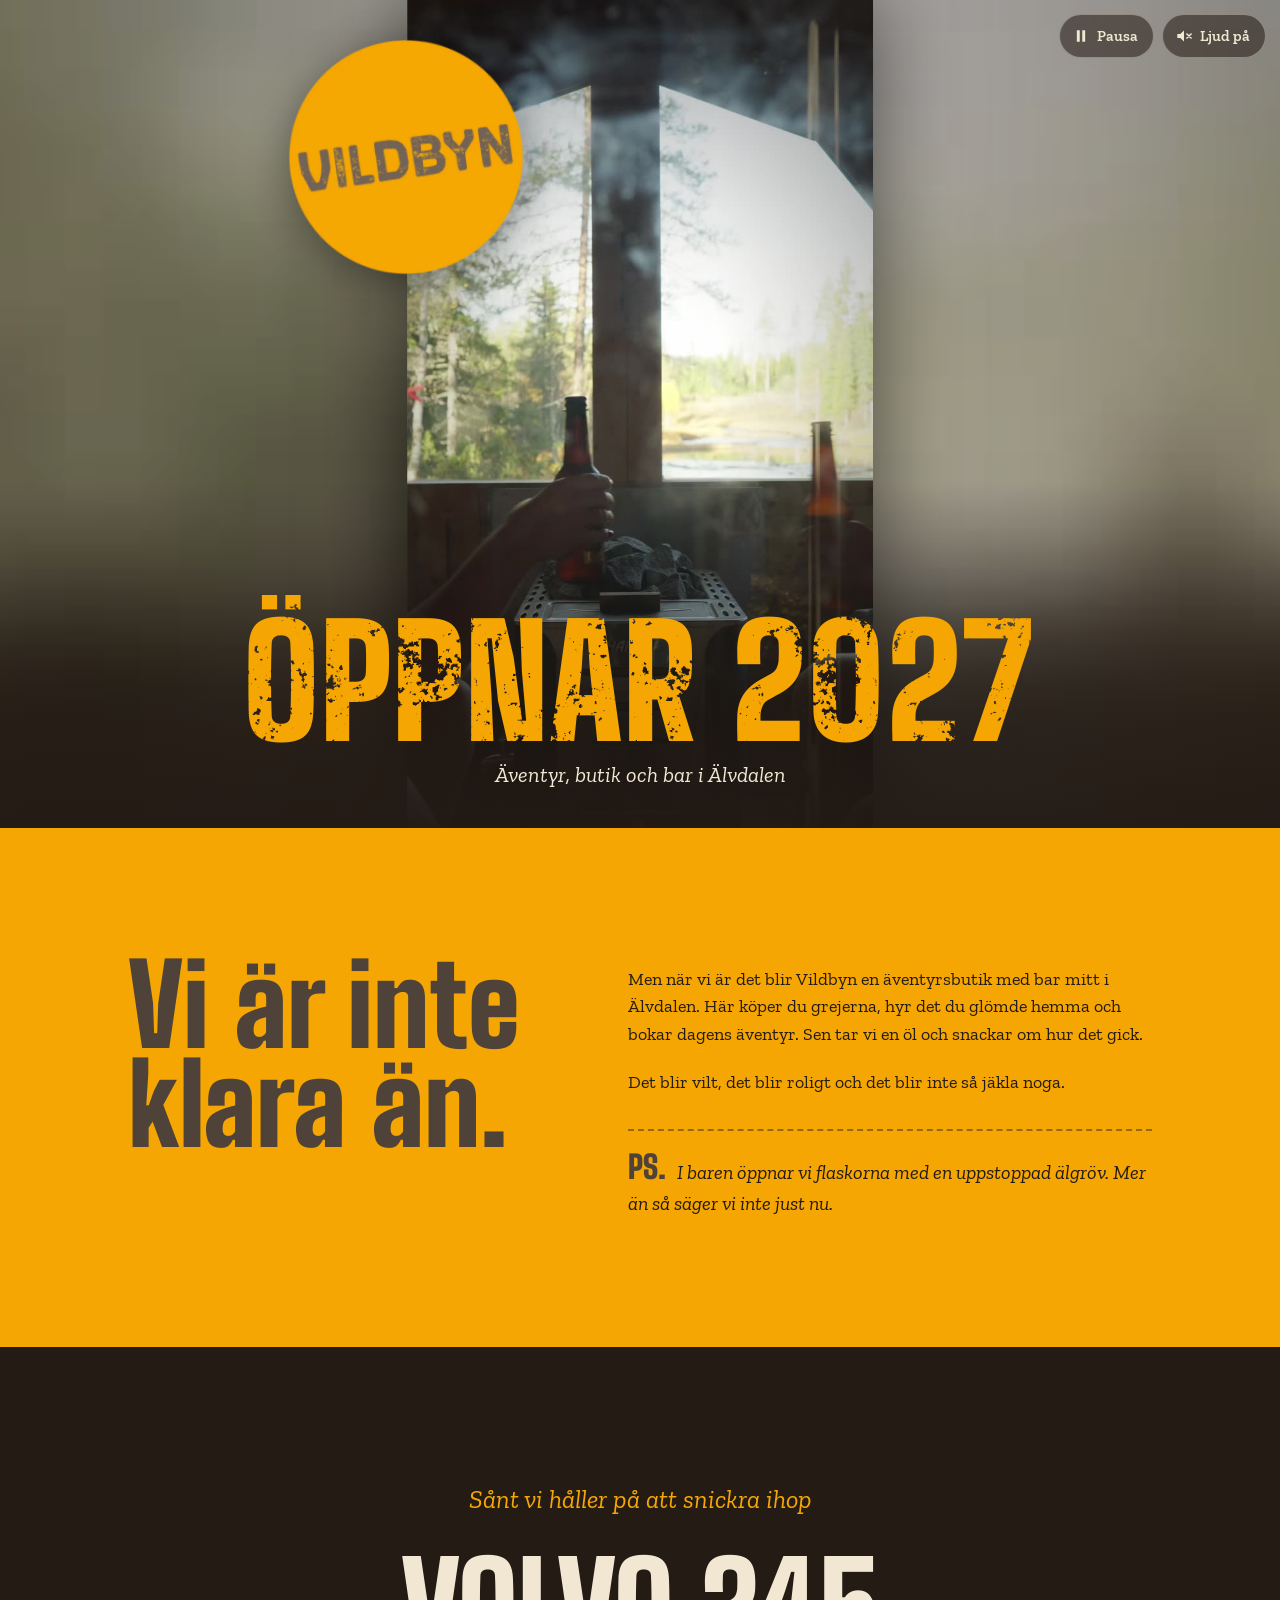
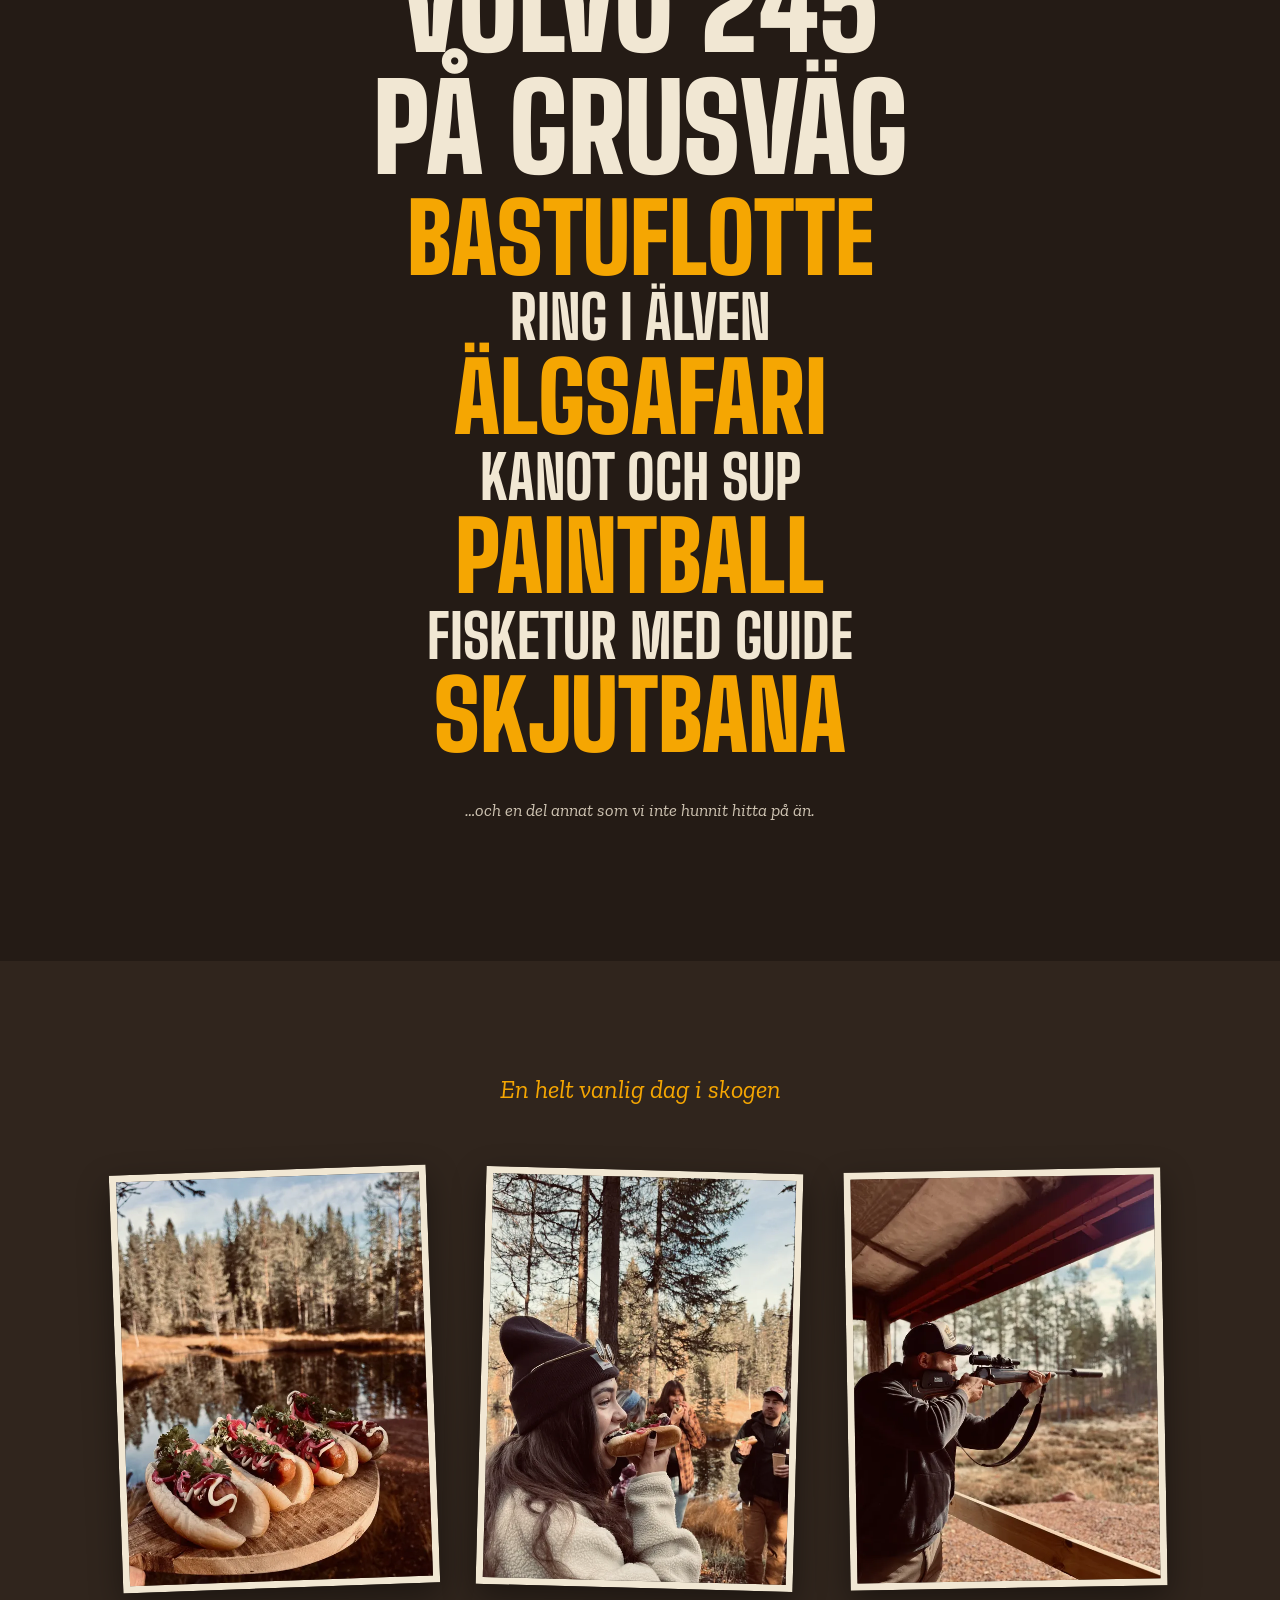
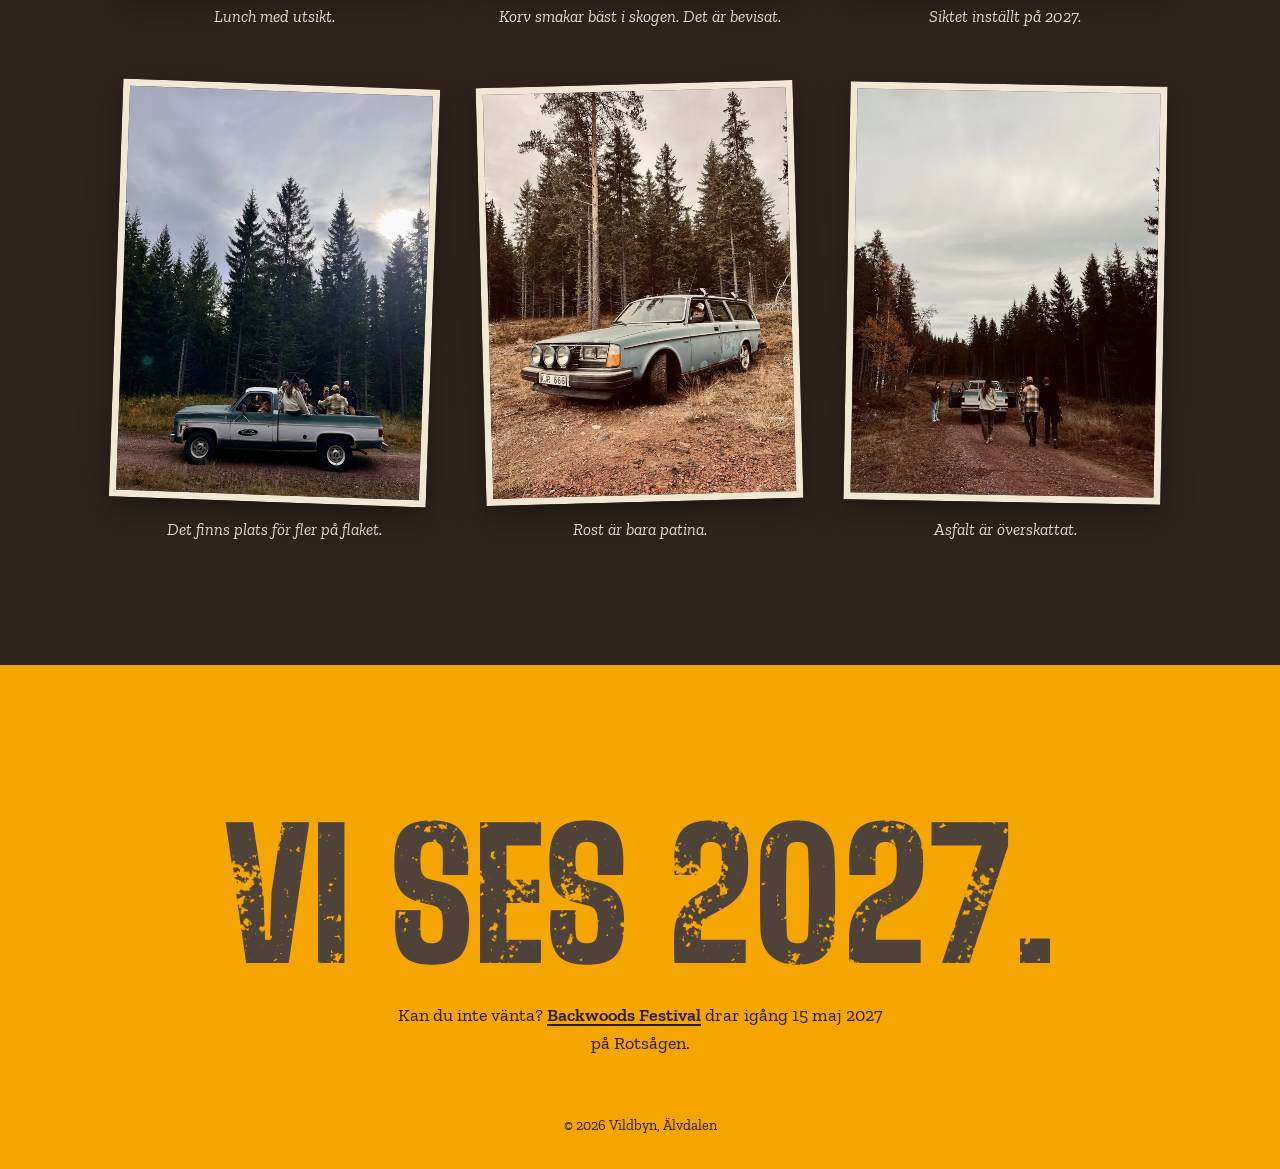
==== index.html @ c0f0741a "Teasersida för Vildbyn: film, logga och Öppnar 2027 Co-Authored-By: Claude Opus 5.5 <noreply@anthrop" ====
<!doctype html>
<html lang="sv">
<head>
  <meta charset="utf-8">
  <meta name="viewport" content="width=device-width, initial-scale=1, viewport-fit=cover">
  <title>Vildbyn – äventyrsbutik och bar i Älvdalen. Öppnar 2027</title>
  <meta name="description" content="Vildbyn blir en äventyrsbutik med bar mitt i Älvdalen. Köp grejerna, hyr det du glömde hemma och boka äventyret. Vi öppnar 2027.">
  <link rel="canonical" href="https://vildbyn.se/">
  <meta name="theme-color" content="#241B15">

  <meta property="og:type" content="website">
  <meta property="og:locale" content="sv_SE">
  <meta property="og:site_name" content="Vildbyn">
  <meta property="og:title" content="Vildbyn öppnar 2027">
  <meta property="og:description" content="Äventyrsbutik och bar mitt i Älvdalen. Vi är inte klara än, men nästan.">
  <meta property="og:url" content="https://vildbyn.se/">
  <meta property="og:image" content="https://vildbyn.se/img/vildbyn-delning.jpg">
  <meta property="og:image:width" content="1200">
  <meta property="og:image:height" content="630">
  <meta property="og:image:alt" content="Vildbyns logga och texten Öppnar 2027 över en pickup på en grusväg i skogen">
  <meta name="twitter:card" content="summary_large_image">

  <link rel="icon" href="favicon.ico" sizes="any">
  <link rel="icon" href="favicon-32.png" type="image/png" sizes="32x32">
  <link rel="apple-touch-icon" href="img/ikon-180.png">

  <link rel="preload" href="fonts/big-shoulders-display-latin-900-normal.woff2" as="font" type="font/woff2" crossorigin>
  <link rel="preload" href="img/vildbyn-logga.webp" as="image" type="image/webp">
  <link rel="stylesheet" href="css/style.css">

  <script type="application/ld+json">
  {
    "@context": "https://schema.org",
    "@type": "Organization",
    "name": "Vildbyn",
    "url": "https://vildbyn.se/",
    "logo": "https://vildbyn.se/img/ikon-512.png",
    "description": "Äventyrsbutik med bar i Älvdalen. Öppnar 2027.",
    "address": { "@type": "PostalAddress", "addressLocality": "Älvdalen", "addressCountry": "SE" }
  }
  </script>
</head>
<body>

  <header class="hero">
    <video class="hero-bakgrund" data-src="media/vildbyn-film-oskarp.mp4" poster="media/vildbyn-film-oskarp-poster.jpg" muted loop playsinline preload="none" aria-hidden="true" tabindex="-1"></video>

    <div class="hero-film">
      <video id="film" class="film" muted loop playsinline preload="auto"
             poster="media/vildbyn-film-poster.jpg"
             aria-label="Film från en dag med Vildbyn: bastu, korv vid elden, skjutbana, pickup och Volvo 245 på grusvägar i skogen">
        <source src="media/vildbyn-film-720.mp4" type="video/mp4">
      </video>
    </div>

    <h1 class="hero-text">
      <img class="hero-logga" src="img/vildbyn-logga.webp" alt="Vildbyn" width="500" height="500">
      <span class="hero-oppnar stampel">Öppnar 2027</span>
    </h1>
    <p class="hero-under">Äventyr, butik och bar i Älvdalen</p>

    <div class="filmknappar">
      <button type="button" class="filmknapp" id="paus" aria-pressed="false" hidden>
        <svg class="ikon" viewBox="0 0 24 24" aria-hidden="true"><path class="ikon-paus" d="M7 5h3.5v14H7zM13.5 5H17v14h-3.5z"/><path class="ikon-spela" d="M7 4.5v15l12.5-7.5z"/></svg>
        <span class="filmknapp-text">Pausa</span>
      </button>
      <button type="button" class="filmknapp" id="ljud" aria-pressed="false">
        <svg class="ikon" viewBox="0 0 24 24" aria-hidden="true"><path d="M4 9.5h3.5L12 5.5v13l-4.5-4H4z"/><path class="ikon-vag" d="M15 9.2a4 4 0 0 1 0 5.6M17.6 6.8a7.4 7.4 0 0 1 0 10.4" fill="none" stroke="currentColor" stroke-width="1.8" stroke-linecap="round"/><path class="ikon-kryss" d="M15.5 9.5l5 5m0-5l-5 5" fill="none" stroke="currentColor" stroke-width="1.8" stroke-linecap="round"/></svg>
        <span class="filmknapp-text">Ljud på</span>
      </button>
    </div>
  </header>

  <main>

    <section class="om" aria-labelledby="om-rubrik">
      <div class="om-inner">
        <h2 id="om-rubrik">Vi är inte klara än.</h2>
        <div class="om-text">
          <p>Men när vi är det blir Vildbyn en äventyrsbutik med bar mitt i Älvdalen. Här köper du grejerna, hyr det du glömde hemma och bokar dagens äventyr. Sen tar vi en öl och snackar om hur det gick.</p>
          <p>Det blir vilt, det blir roligt och det blir inte så jäkla noga.</p>
          <p class="ps"><span class="ps-tecken">PS.</span> I baren öppnar vi flaskorna med en uppstoppad älgröv. Mer än så säger vi inte just nu.</p>
        </div>
      </div>
    </section>

    <section class="aventyr" aria-labelledby="aventyr-rubrik">
      <h2 id="aventyr-rubrik">Sånt vi håller på att snickra ihop</h2>
      <!-- VB-AVENTYR: ändra listan här. Klasserna s1–s3 styr storleken (s1 störst). -->
      <ul class="affisch">
        <li class="s1">Volvo 245 på grusväg</li>
        <li class="s2">Bastuflotte</li>
        <li class="s3">Ring i älven</li>
        <li class="s2">Älgsafari</li>
        <li class="s3">Kanot och SUP</li>
        <li class="s2">Paintball</li>
        <li class="s3">Fisketur med guide</li>
        <li class="s2">Skjutbana</li>
      </ul>
      <p class="affisch-fot">…och en del annat som vi inte hunnit hitta på än.</p>
    </section>

    <section class="bilder" aria-labelledby="bilder-rubrik">
      <h2 id="bilder-rubrik">En helt vanlig dag i skogen</h2>
      <div class="bildremsa">
        <figure>
          <img src="img/vildbyn-korv-vid-tjarnen-600.webp" srcset="img/vildbyn-korv-vid-tjarnen-600.webp 600w, img/vildbyn-korv-vid-tjarnen-1200.webp 1200w" sizes="(min-width: 60rem) 30vw, 72vw" width="600" height="800" loading="lazy" decoding="async" alt="Ett träfat med grillad korv med rödlök och dressing, framför en tjärn med granskog">
          <figcaption>Lunch med utsikt.</figcaption>
        </figure>
        <figure>
          <img src="img/vildbyn-korv-i-skogen-600.webp" srcset="img/vildbyn-korv-i-skogen-600.webp 600w, img/vildbyn-korv-i-skogen-1200.webp 1200w" sizes="(min-width: 60rem) 30vw, 72vw" width="600" height="800" loading="lazy" decoding="async" alt="En kvinna i mössa tar ett stort bett av en korv i skogen, kompisar i bakgrunden">
          <figcaption>Korv smakar bäst i skogen. Det är bevisat.</figcaption>
        </figure>
        <figure>
          <img src="img/vildbyn-skjutbanan-600.webp" srcset="img/vildbyn-skjutbanan-600.webp 600w, img/vildbyn-skjutbanan-1200.webp 1200w" sizes="(min-width: 60rem) 30vw, 72vw" width="600" height="800" loading="lazy" decoding="async" alt="En man i keps siktar med gevär från skjutbanans röda skjutbod">
          <figcaption>Siktet inställt på 2027.</figcaption>
        </figure>
        <figure>
          <img src="img/vildbyn-flaket-600.webp" srcset="img/vildbyn-flaket-600.webp 600w, img/vildbyn-flaket-1200.webp 1200w" sizes="(min-width: 60rem) 30vw, 72vw" width="600" height="800" loading="lazy" decoding="async" alt="En grönvit Chevrolet-pickup med folk på flaket på en grusväg under höga granar">
          <figcaption>Det finns plats för fler på flaket.</figcaption>
        </figure>
        <figure>
          <img src="img/vildbyn-volvo-245-600.webp" srcset="img/vildbyn-volvo-245-600.webp 600w, img/vildbyn-volvo-245-1200.webp 1200w" sizes="(min-width: 60rem) 30vw, 72vw" width="600" height="800" loading="lazy" decoding="async" alt="En ljusblå Volvo 245 med extraljus står på ett kalhygge i skogen">
          <figcaption>Rost är bara patina.</figcaption>
        </figure>
        <figure>
          <img src="img/vildbyn-grusvagen-600.webp" srcset="img/vildbyn-grusvagen-600.webp 600w, img/vildbyn-grusvagen-1200.webp 1200w" sizes="(min-width: 60rem) 30vw, 72vw" width="600" height="800" loading="lazy" decoding="async" alt="Ett gäng går längs en grusväg i skogen mot en parkerad pickup">
          <figcaption>Asfalt är överskattat.</figcaption>
        </figure>
      </div>
    </section>

  </main>

  <footer class="fot">
    <p class="fot-rubrik stampel">Vi ses 2027.</p>
    <!-- VB-SOCIALA: lägg in rätt adresser och ta bort kommentaren runt listan.
    <ul class="fot-lankar">
      <li><a href="https://www.instagram.com/vildbyn/">Instagram</a></li>
      <li><a href="https://www.facebook.com/vildbyn/">Facebook</a></li>
    </ul>
    -->
    <p class="fot-backwoods">Kan du inte vänta? <a href="https://backwoodsfestival.se/">Backwoods Festival</a> drar igång 15 maj 2027 på Rotsågen.</p>
    <p class="fot-liten">© 2026 Vildbyn, Älvdalen</p>
  </footer>

  <script src="js/main.js" defer></script>
</body>
</html>
---- css/style.css ----
/* Vildbyn – teasersida
   Färger från loggan: senap (cirkeln) och lera (bokstäverna).
   Typsnitt: Big Shoulders Display (rubriker), Zilla Slab (text). Båda självhostade, OFL-licens. */

@font-face { font-family: "Big Shoulders"; src: url("../fonts/big-shoulders-display-latin-900-normal.woff2") format("woff2"); font-weight: 900; font-display: swap; }
@font-face { font-family: "Big Shoulders"; src: url("../fonts/big-shoulders-display-latin-800-normal.woff2") format("woff2"); font-weight: 800; font-display: swap; }
@font-face { font-family: "Zilla Slab"; src: url("../fonts/zilla-slab-latin-400-normal.woff2") format("woff2"); font-weight: 400; font-display: swap; }
@font-face { font-family: "Zilla Slab"; src: url("../fonts/zilla-slab-latin-400-italic.woff2") format("woff2"); font-weight: 400; font-style: italic; font-display: swap; }
@font-face { font-family: "Zilla Slab"; src: url("../fonts/zilla-slab-latin-600-normal.woff2") format("woff2"); font-weight: 600; font-display: swap; }

:root {
  --senap: #F5A602;      /* loggans cirkel */
  --lera: #766555;       /* loggans bokstäver */
  --lera-mork: #4E4239;  /* lera som klarar läsbarhet på senap */
  --bark: #241B15;
  --bark-2: #30251D;
  --havre: #F1E7D3;

  --rubrik: "Big Shoulders", "Arial Narrow", sans-serif;
  --text: "Zilla Slab", Rockwell, Georgia, serif;
  --kant: 1.25rem;
}

*, *::before, *::after { box-sizing: border-box; }

html { -webkit-text-size-adjust: 100%; text-size-adjust: 100%; }

body {
  margin: 0;
  background: var(--bark);
  color: var(--havre);
  font-family: var(--text);
  font-size: 1.125rem;
  line-height: 1.55;
  -webkit-font-smoothing: antialiased;
}

img, video { display: block; max-width: 100%; }

a { color: inherit; text-decoration-thickness: 2px; text-underline-offset: .18em; }
a:hover { text-decoration-thickness: 3px; }

:focus-visible { outline: 3px solid currentColor; outline-offset: 3px; }

/* Stämpelkänsla som i loggan: en sömlös textur som nöter bort lite av bokstäverna.
   Storleken i em gör att slitaget följer textstorleken. Luft upptill så att prickarna på Ö och Ä inte klipps. */
.stampel {
  padding-top: .16em;
  -webkit-mask-image: url("../img/stamp.png");
          mask-image: url("../img/stamp.png");
  -webkit-mask-size: 2.6em;
          mask-size: 2.6em;
}

/* ---------- Hero ---------- */

.hero {
  position: relative;
  min-height: 92vh;
  min-height: 92svh;
  display: flex;
  flex-direction: column;
  align-items: center;
  padding: calc(env(safe-area-inset-top) + 5.25rem) var(--kant) 2.25rem;
  overflow: hidden;
  background: var(--bark);
  isolation: isolate;
}

.hero-bakgrund { display: none; }

.hero-film { position: absolute; inset: 0; z-index: -2; }
.film { width: 100%; height: 100%; object-fit: cover; }

.hero::after {
  content: "";
  position: absolute;
  inset: 0;
  z-index: -1;
  pointer-events: none;
  background:
    linear-gradient(to bottom, rgba(36, 27, 21, .45) 0%, rgba(36, 27, 21, 0) 22%),
    linear-gradient(to top, rgba(36, 27, 21, .92) 0%, rgba(36, 27, 21, .55) 22%, rgba(36, 27, 21, 0) 48%);
}

.hero-text {
  flex: 1;
  width: 100%;
  margin: 0;
  display: flex;
  flex-direction: column;
  align-items: center;
  justify-content: space-between;
  font-weight: inherit;
}

.hero-logga {
  width: clamp(9.5rem, 44vw, 14rem);
  height: auto;
  transform: rotate(-8deg);
  filter: drop-shadow(0 .5rem 1.25rem rgba(0, 0, 0, .35));
}

.hero-oppnar {
  font-family: var(--rubrik);
  font-weight: 900;
  font-size: clamp(3.4rem, 17vw, 11rem);
  line-height: .82;
  letter-spacing: .005em;
  text-transform: uppercase;
  white-space: nowrap;
  color: var(--senap);
}

.hero-under {
  margin: .75rem 0 0;
  font-style: italic;
  font-size: clamp(1.05rem, 4.2vw, 1.375rem);
  text-align: center;
  color: var(--havre);
}

.filmknappar {
  position: absolute;
  top: calc(env(safe-area-inset-top) + .9rem);
  right: .9rem;
  display: flex;
  gap: .5rem;
}

.filmknapp {
  display: inline-flex;
  align-items: center;
  gap: .4rem;
  min-height: 2.75rem;
  padding: .45rem .9rem .45rem .7rem;
  border: 1px solid rgba(241, 231, 211, .4);
  border-radius: 999px;
  background: rgba(36, 27, 21, .55);
  -webkit-backdrop-filter: blur(6px);
          backdrop-filter: blur(6px);
  color: var(--havre);
  font: 600 .95rem/1 var(--text);
  cursor: pointer;
}
.filmknapp:hover { background: rgba(36, 27, 21, .8); }
.filmknapp[hidden] { display: none; }

.ikon { width: 1.25rem; height: 1.25rem; fill: currentColor; flex: none; }
#ljud .ikon-vag { display: none; }
#ljud[aria-pressed="true"] .ikon-vag { display: inline; }
#ljud[aria-pressed="true"] .ikon-kryss { display: none; }
#paus .ikon-spela { display: none; }
#paus[aria-pressed="true"] .ikon-spela { display: inline; }
#paus[aria-pressed="true"] .ikon-paus { display: none; }

/* Bredare skärmar: filmen står upp i mitten, en suddig kopia fyller ut bakom */
@media (min-aspect-ratio: 4/5) {
  .hero { padding-top: calc(env(safe-area-inset-top) + 2.5rem); }

  .hero-bakgrund {
    display: block;
    position: absolute;
    inset: 0;
    z-index: -3;
    width: 100%;
    height: 100%;
    object-fit: cover;
    opacity: .62;
    transform: scale(1.08);
  }

  .hero-film {
    left: 50%;
    right: auto;
    width: auto;
    aspect-ratio: 9 / 16;
    transform: translateX(-50%);
    box-shadow: 0 0 5rem rgba(0, 0, 0, .55);
  }

  .hero::after {
    background:
      linear-gradient(to top, rgba(36, 27, 21, .9) 0%, rgba(36, 27, 21, .45) 20%, rgba(36, 27, 21, 0) 42%);
  }

  .hero-logga {
    width: min(26svh, 15rem);
    transform: translateX(-26svh) rotate(-8deg);
  }

  .hero-oppnar { font-size: min(12vw, 20svh); }
}

/* ---------- Om ---------- */

.om {
  background: var(--senap);
  color: var(--bark);
  padding: clamp(4rem, 11vw, 8rem) var(--kant);
}

.om-inner {
  max-width: 64rem;
  margin: 0 auto;
  display: grid;
  gap: 1.5rem 4rem;
}

.om h2 {
  margin: 0;
  font-family: var(--rubrik);
  font-weight: 900;
  font-size: clamp(3.25rem, 13vw, 7rem);
  line-height: .88;
  color: var(--lera-mork);
  text-wrap: balance;
}

.om-text { max-width: 34em; }
.om-text p { margin: 0 0 1.1em; }
.om-text p:last-child { margin-bottom: 0; }

.ps {
  margin-top: 2rem !important;
  padding-top: 1.25rem;
  border-top: 2px dashed rgba(36, 27, 21, .45);
  font-style: italic;
  font-size: 1.25rem;
}
.ps-tecken {
  font-family: var(--rubrik);
  font-weight: 900;
  font-style: normal;
  font-size: 1.6em;
  line-height: 1;
  margin-right: .2em;
  color: var(--lera-mork);
}

@media (min-width: 56rem) {
  .om-inner { grid-template-columns: 5fr 6fr; align-items: start; }
  .om-text { padding-top: .6rem; }
}

/* ---------- Äventyr ---------- */

.aventyr {
  padding: clamp(4.5rem, 12vw, 8.5rem) var(--kant);
  text-align: center;
}

.aventyr h2,
.bilder h2 {
  margin: 0 auto;
  max-width: 22em;
  font-weight: 400;
  font-style: italic;
  font-size: clamp(1.25rem, 4.6vw, 1.625rem);
  line-height: 1.3;
  color: var(--senap);
}

.affisch {
  list-style: none;
  margin: 1.75rem auto 0;
  padding: 0;
  max-width: 60rem;
  font-family: var(--rubrik);
  font-weight: 900;
  line-height: 1.02;
  text-transform: uppercase;
  text-wrap: balance;
}
.affisch li { margin: 0; }
.affisch li:nth-child(odd) { color: var(--havre); }
.affisch li:nth-child(even) { color: var(--senap); }
.affisch .s1 { font-size: clamp(2.5rem, 11.5vw, 7.5rem); }
.affisch .s2 { font-size: clamp(2.25rem, 10vw, 6rem); }
.affisch .s3 { font-size: clamp(1.6rem, 6.5vw, 3.75rem); font-weight: 800; }

.affisch-fot {
  margin: 2rem auto 0;
  max-width: 24em;
  text-wrap: balance;
  font-style: italic;
  color: rgba(241, 231, 211, .82);
}

/* ---------- Bilder ---------- */

.bilder {
  background: var(--bark-2);
  padding: clamp(4rem, 10vw, 7rem) 0 clamp(3.5rem, 9vw, 6rem);
  text-align: center;
}
.bilder h2 { padding: 0 var(--kant); }

.bildremsa {
  display: flex;
  gap: 1.5rem;
  margin-top: 1.5rem;
  padding: 1.5rem var(--kant) 1.75rem;
  overflow-x: auto;
  scroll-snap-type: x mandatory;
  scroll-padding: 0 var(--kant);
  scrollbar-width: thin;
  scrollbar-color: rgba(241, 231, 211, .3) transparent;
  -webkit-overflow-scrolling: touch;
}

.bildremsa figure {
  flex: 0 0 min(72vw, 22rem);
  margin: 0;
  scroll-snap-align: center;
}

.bildremsa img {
  width: 100%;
  height: auto;
  border: .45rem solid var(--havre);
  background: var(--havre);
  box-shadow: 0 .75rem 2rem rgba(0, 0, 0, .4);
}
.bildremsa figure:nth-child(6n+1) img { transform: rotate(-2deg); }
.bildremsa figure:nth-child(6n+2) img { transform: rotate(1.5deg); }
.bildremsa figure:nth-child(6n+3) img { transform: rotate(-1deg); }
.bildremsa figure:nth-child(6n+4) img { transform: rotate(2deg); }
.bildremsa figure:nth-child(6n+5) img { transform: rotate(-1.5deg); }
.bildremsa figure:nth-child(6n+6) img { transform: rotate(1deg); }

.bildremsa figcaption {
  margin-top: 1rem;
  font-style: italic;
  font-size: 1.05rem;
  line-height: 1.35;
  color: var(--havre);
}

@media (min-width: 60rem) {
  .bildremsa {
    display: grid;
    grid-template-columns: repeat(3, 1fr);
    gap: 3.5rem 3rem;
    max-width: 68rem;
    margin: 2.5rem auto 0;
    overflow: visible;
  }
}

/* ---------- Fot ---------- */

.fot {
  background: var(--senap);
  color: var(--bark);
  text-align: center;
  padding: clamp(4.5rem, 12vw, 8rem) var(--kant) calc(env(safe-area-inset-bottom) + 2rem);
}

.fot-rubrik {
  margin: 0;
  font-family: var(--rubrik);
  font-weight: 900;
  font-size: clamp(3.75rem, 19vw, 11rem);
  line-height: .85;
  text-transform: uppercase;
  color: var(--lera-mork);
}

.fot-lankar {
  list-style: none;
  margin: 2rem 0 0;
  padding: 0;
  display: flex;
  justify-content: center;
  flex-wrap: wrap;
  gap: .75rem;
}
.fot-lankar a {
  display: inline-block;
  padding: .6rem 1.25rem;
  border: 2px solid var(--bark);
  border-radius: 999px;
  font-weight: 600;
  text-decoration: none;
}
.fot-lankar a:hover { background: var(--bark); color: var(--senap); }

.fot-backwoods { margin: 2rem auto 0; max-width: 28em; }
.fot-backwoods a { font-weight: 600; }

.fot-liten { margin: 3.5rem 0 0; font-size: .9rem; }
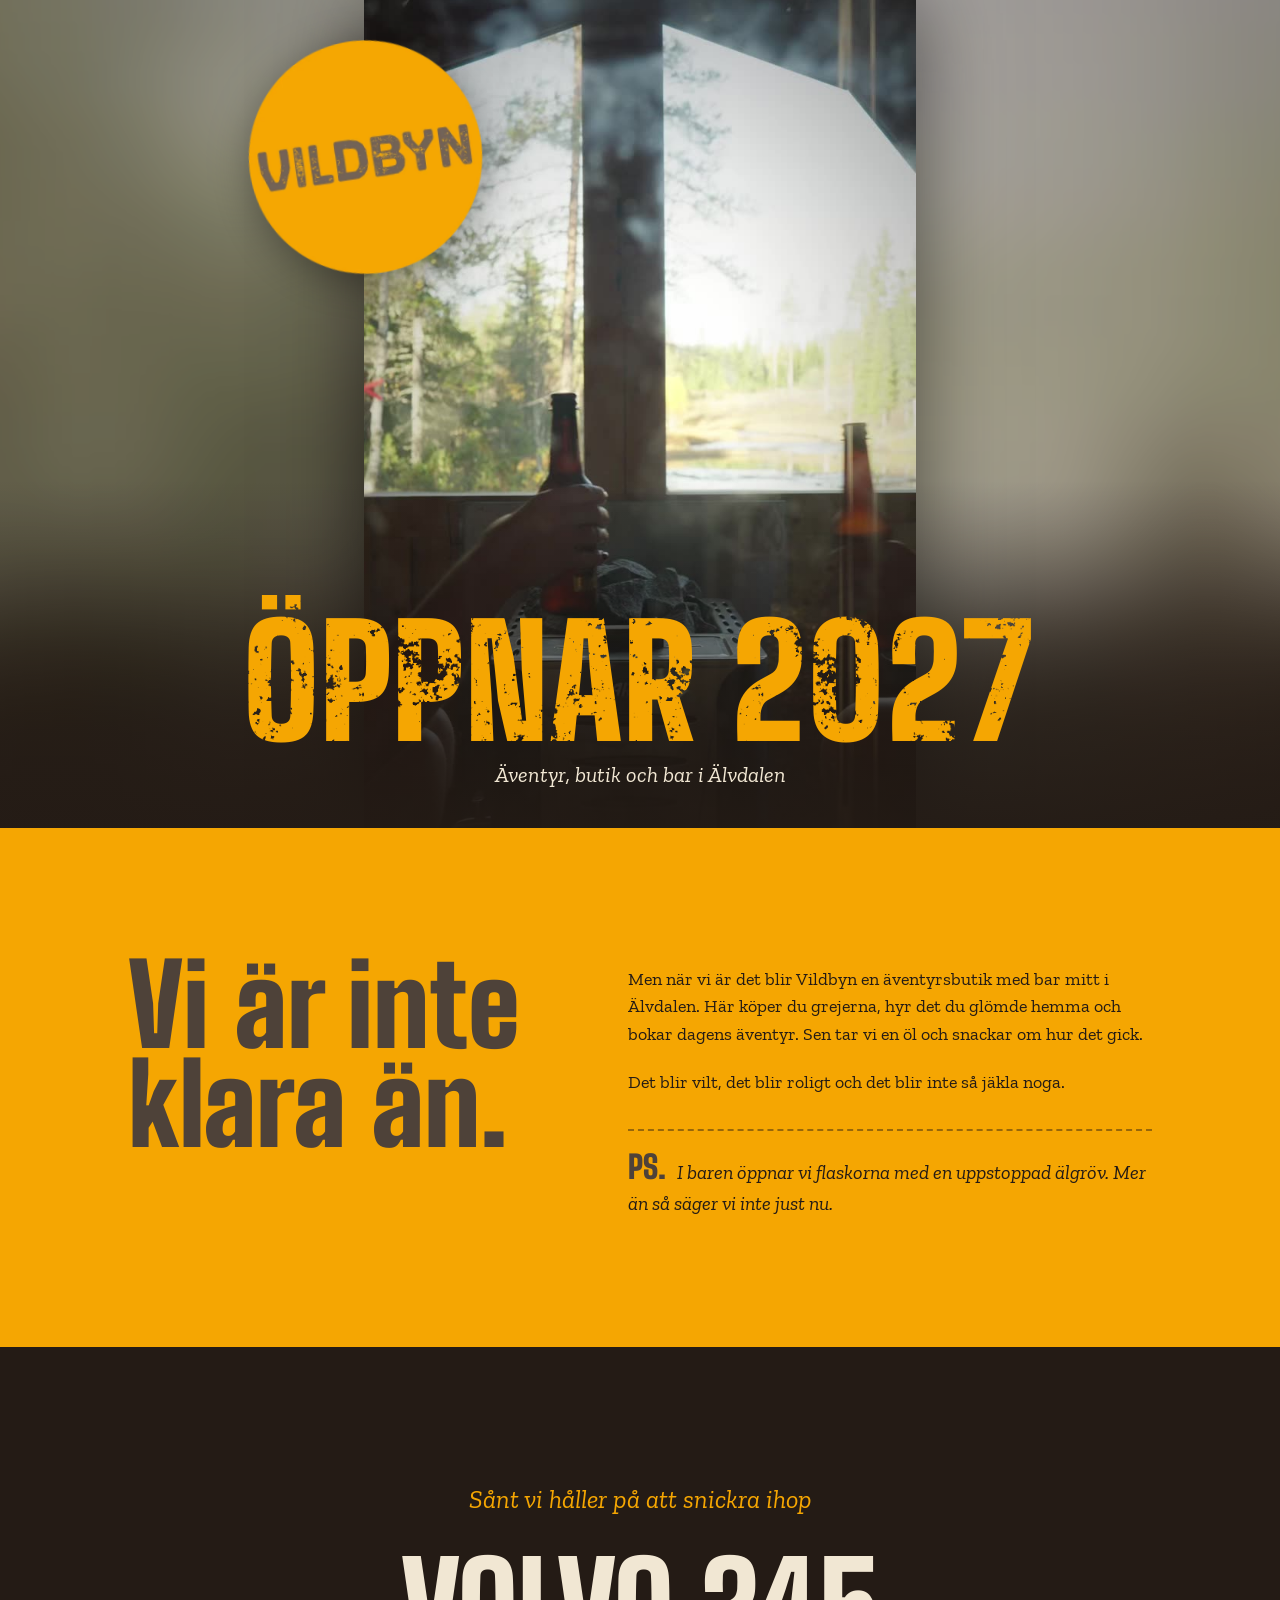
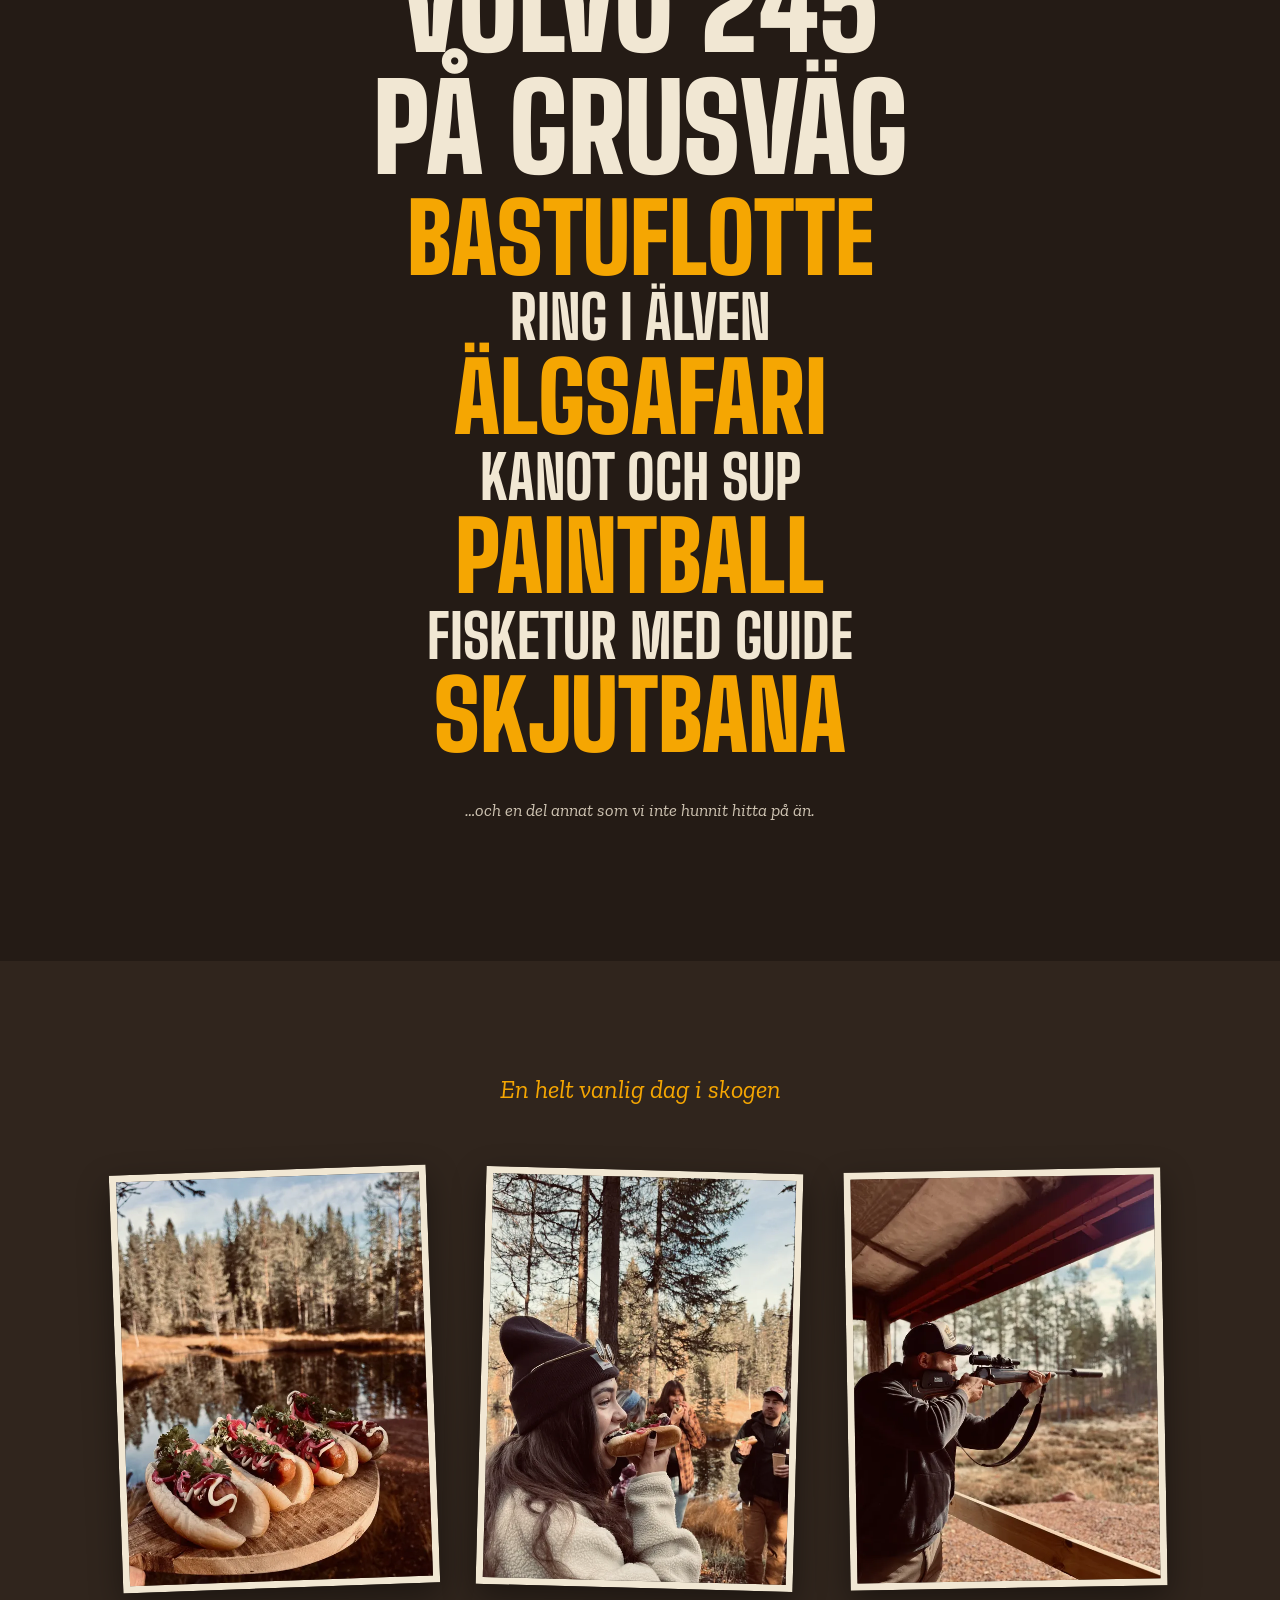
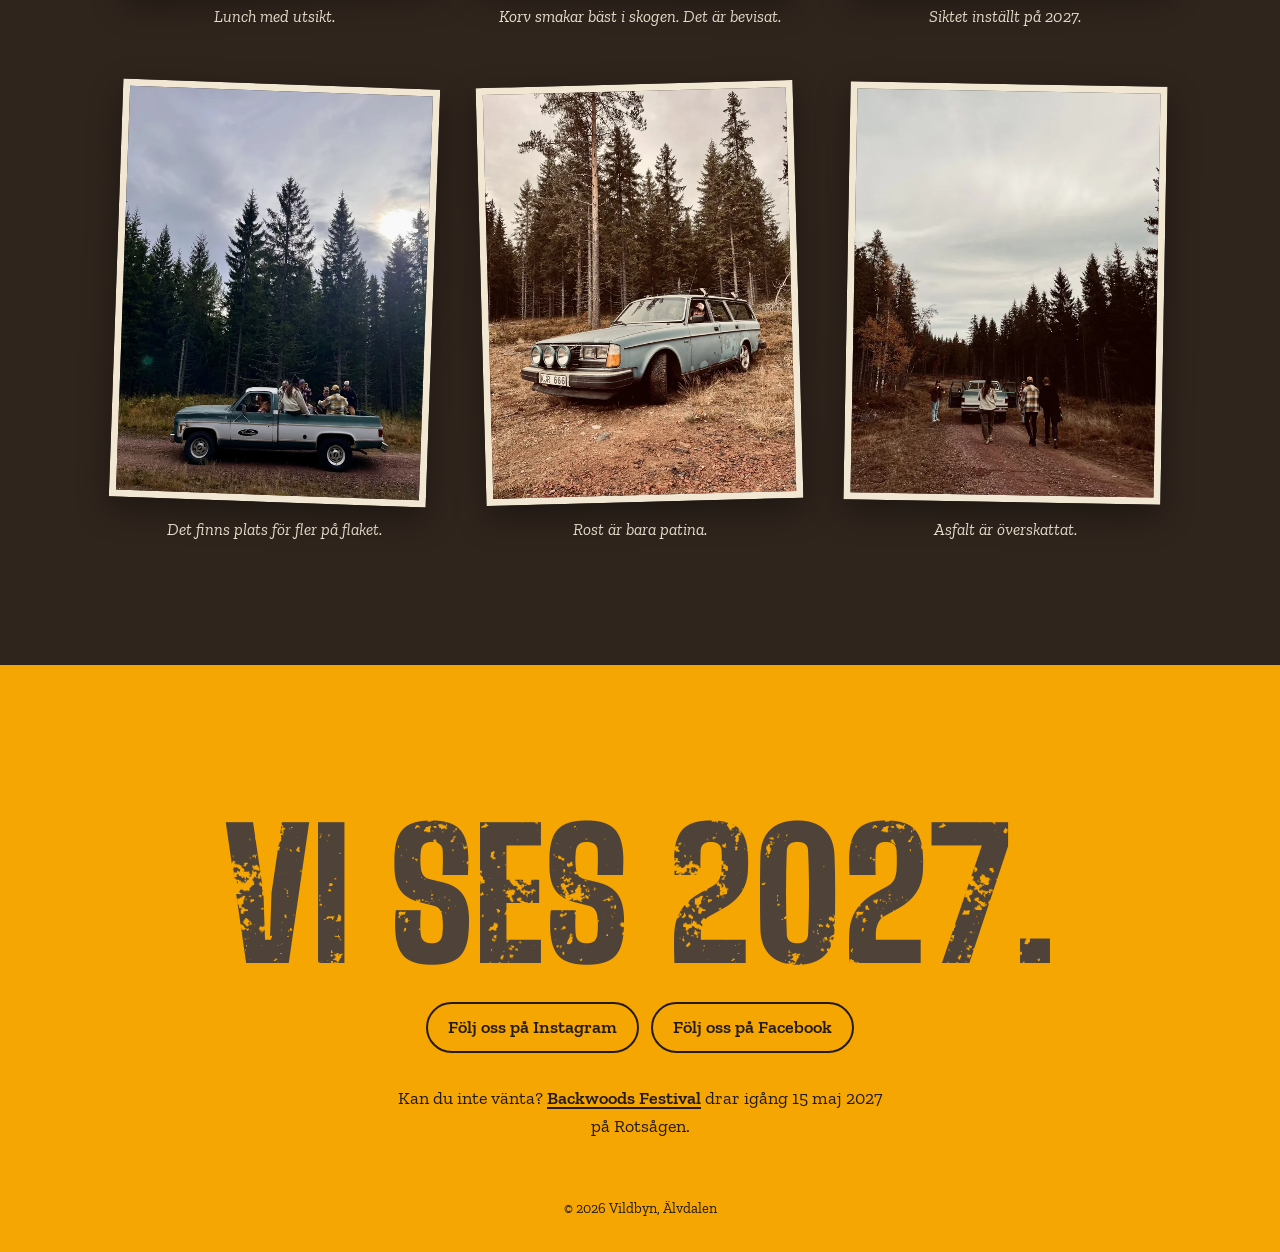
==== commit 51217f98: "Filmen utan ljud och knappar, lite inzoomad på dator, länkar till Instagram och Facebook Co-Authored" ====
--- a/index.html
+++ b/index.html
@@ -46,7 +46,7 @@
     <video class="hero-bakgrund" data-src="media/vildbyn-film-oskarp.mp4" poster="media/vildbyn-film-oskarp-poster.jpg" muted loop playsinline preload="none" aria-hidden="true" tabindex="-1"></video>
 
     <div class="hero-film">
-      <video id="film" class="film" muted loop playsinline preload="auto"
+      <video id="film" class="film" autoplay muted loop playsinline disablepictureinpicture disableremoteplayback preload="auto"
              poster="media/vildbyn-film-poster.jpg"
              aria-label="Film från en dag med Vildbyn: bastu, korv vid elden, skjutbana, pickup och Volvo 245 på grusvägar i skogen">
         <source src="media/vildbyn-film-720.mp4" type="video/mp4">
@@ -58,17 +58,6 @@
       <span class="hero-oppnar stampel">Öppnar 2027</span>
     </h1>
     <p class="hero-under">Äventyr, butik och bar i Älvdalen</p>
-
-    <div class="filmknappar">
-      <button type="button" class="filmknapp" id="paus" aria-pressed="false" hidden>
-        <svg class="ikon" viewBox="0 0 24 24" aria-hidden="true"><path class="ikon-paus" d="M7 5h3.5v14H7zM13.5 5H17v14h-3.5z"/><path class="ikon-spela" d="M7 4.5v15l12.5-7.5z"/></svg>
-        <span class="filmknapp-text">Pausa</span>
-      </button>
-      <button type="button" class="filmknapp" id="ljud" aria-pressed="false">
-        <svg class="ikon" viewBox="0 0 24 24" aria-hidden="true"><path d="M4 9.5h3.5L12 5.5v13l-4.5-4H4z"/><path class="ikon-vag" d="M15 9.2a4 4 0 0 1 0 5.6M17.6 6.8a7.4 7.4 0 0 1 0 10.4" fill="none" stroke="currentColor" stroke-width="1.8" stroke-linecap="round"/><path class="ikon-kryss" d="M15.5 9.5l5 5m0-5l-5 5" fill="none" stroke="currentColor" stroke-width="1.8" stroke-linecap="round"/></svg>
-        <span class="filmknapp-text">Ljud på</span>
-      </button>
-    </div>
   </header>
 
   <main>
@@ -134,12 +123,11 @@
 
   <footer class="fot">
     <p class="fot-rubrik stampel">Vi ses 2027.</p>
-    <!-- VB-SOCIALA: lägg in rätt adresser och ta bort kommentaren runt listan.
+    <!-- VB-SOCIALA -->
     <ul class="fot-lankar">
-      <li><a href="https://www.instagram.com/vildbyn/">Instagram</a></li>
-      <li><a href="https://www.facebook.com/vildbyn/">Facebook</a></li>
+      <li><a href="https://www.instagram.com/vildbyn/">Följ oss på Instagram</a></li>
+      <li><a href="https://www.facebook.com/p/Vildbyn-61592308626265/">Följ oss på Facebook</a></li>
     </ul>
-    -->
     <p class="fot-backwoods">Kan du inte vänta? <a href="https://backwoodsfestival.se/">Backwoods Festival</a> drar igång 15 maj 2027 på Rotsågen.</p>
     <p class="fot-liten">© 2026 Vildbyn, Älvdalen</p>
   </footer>
--- a/css/style.css
+++ b/css/style.css
@@ -61,7 +61,7 @@
   display: flex;
   flex-direction: column;
   align-items: center;
-  padding: calc(env(safe-area-inset-top) + 5.25rem) var(--kant) 2.25rem;
+  padding: calc(env(safe-area-inset-top) + 2rem) var(--kant) 2.25rem;
   overflow: hidden;
   background: var(--bark);
   isolation: isolate;
@@ -80,9 +80,10 @@
   pointer-events: none;
   background:
     linear-gradient(to bottom, rgba(36, 27, 21, .45) 0%, rgba(36, 27, 21, 0) 22%),
-    linear-gradient(to top, rgba(36, 27, 21, .92) 0%, rgba(36, 27, 21, .55) 22%, rgba(36, 27, 21, 0) 48%);
-}
-
+    linear-gradient(to top, rgba(36, 27, 21, .92) 0%, rgba(36, 27, 21, .6) 24%, rgba(36, 27, 21, 0) 55%);
+}
+
+/* Mobil: logga och text samlas längst ner så att ansiktena i filmen syns */
 .hero-text {
   flex: 1;
   width: 100%;
@@ -90,12 +91,13 @@
   display: flex;
   flex-direction: column;
   align-items: center;
-  justify-content: space-between;
+  justify-content: flex-end;
+  gap: clamp(.75rem, 3.5vw, 1.25rem);
   font-weight: inherit;
 }
 
 .hero-logga {
-  width: clamp(9.5rem, 44vw, 14rem);
+  width: clamp(7.5rem, 36vw, 11rem);
   height: auto;
   transform: rotate(-8deg);
   filter: drop-shadow(0 .5rem 1.25rem rgba(0, 0, 0, .35));
@@ -119,40 +121,6 @@
   text-align: center;
   color: var(--havre);
 }
-
-.filmknappar {
-  position: absolute;
-  top: calc(env(safe-area-inset-top) + .9rem);
-  right: .9rem;
-  display: flex;
-  gap: .5rem;
-}
-
-.filmknapp {
-  display: inline-flex;
-  align-items: center;
-  gap: .4rem;
-  min-height: 2.75rem;
-  padding: .45rem .9rem .45rem .7rem;
-  border: 1px solid rgba(241, 231, 211, .4);
-  border-radius: 999px;
-  background: rgba(36, 27, 21, .55);
-  -webkit-backdrop-filter: blur(6px);
-          backdrop-filter: blur(6px);
-  color: var(--havre);
-  font: 600 .95rem/1 var(--text);
-  cursor: pointer;
-}
-.filmknapp:hover { background: rgba(36, 27, 21, .8); }
-.filmknapp[hidden] { display: none; }
-
-.ikon { width: 1.25rem; height: 1.25rem; fill: currentColor; flex: none; }
-#ljud .ikon-vag { display: none; }
-#ljud[aria-pressed="true"] .ikon-vag { display: inline; }
-#ljud[aria-pressed="true"] .ikon-kryss { display: none; }
-#paus .ikon-spela { display: none; }
-#paus[aria-pressed="true"] .ikon-spela { display: inline; }
-#paus[aria-pressed="true"] .ikon-paus { display: none; }
 
 /* Bredare skärmar: filmen står upp i mitten, en suddig kopia fyller ut bakom */
 @media (min-aspect-ratio: 4/5) {
@@ -167,14 +135,15 @@
     height: 100%;
     object-fit: cover;
     opacity: .62;
-    transform: scale(1.08);
+    filter: blur(14px);
+    transform: scale(1.1);
   }
 
   .hero-film {
     left: 50%;
     right: auto;
     width: auto;
-    aspect-ratio: 9 / 16;
+    aspect-ratio: 2 / 3; /* lite inzoomad: beskär filmen något upptill och nertill */
     transform: translateX(-50%);
     box-shadow: 0 0 5rem rgba(0, 0, 0, .55);
   }
@@ -184,9 +153,11 @@
       linear-gradient(to top, rgba(36, 27, 21, .9) 0%, rgba(36, 27, 21, .45) 20%, rgba(36, 27, 21, 0) 42%);
   }
 
+  .hero-text { justify-content: space-between; gap: 0; }
+
   .hero-logga {
     width: min(26svh, 15rem);
-    transform: translateX(-26svh) rotate(-8deg);
+    transform: translateX(-30.5svh) rotate(-8deg);
   }
 
   .hero-oppnar { font-size: min(12vw, 20svh); }
